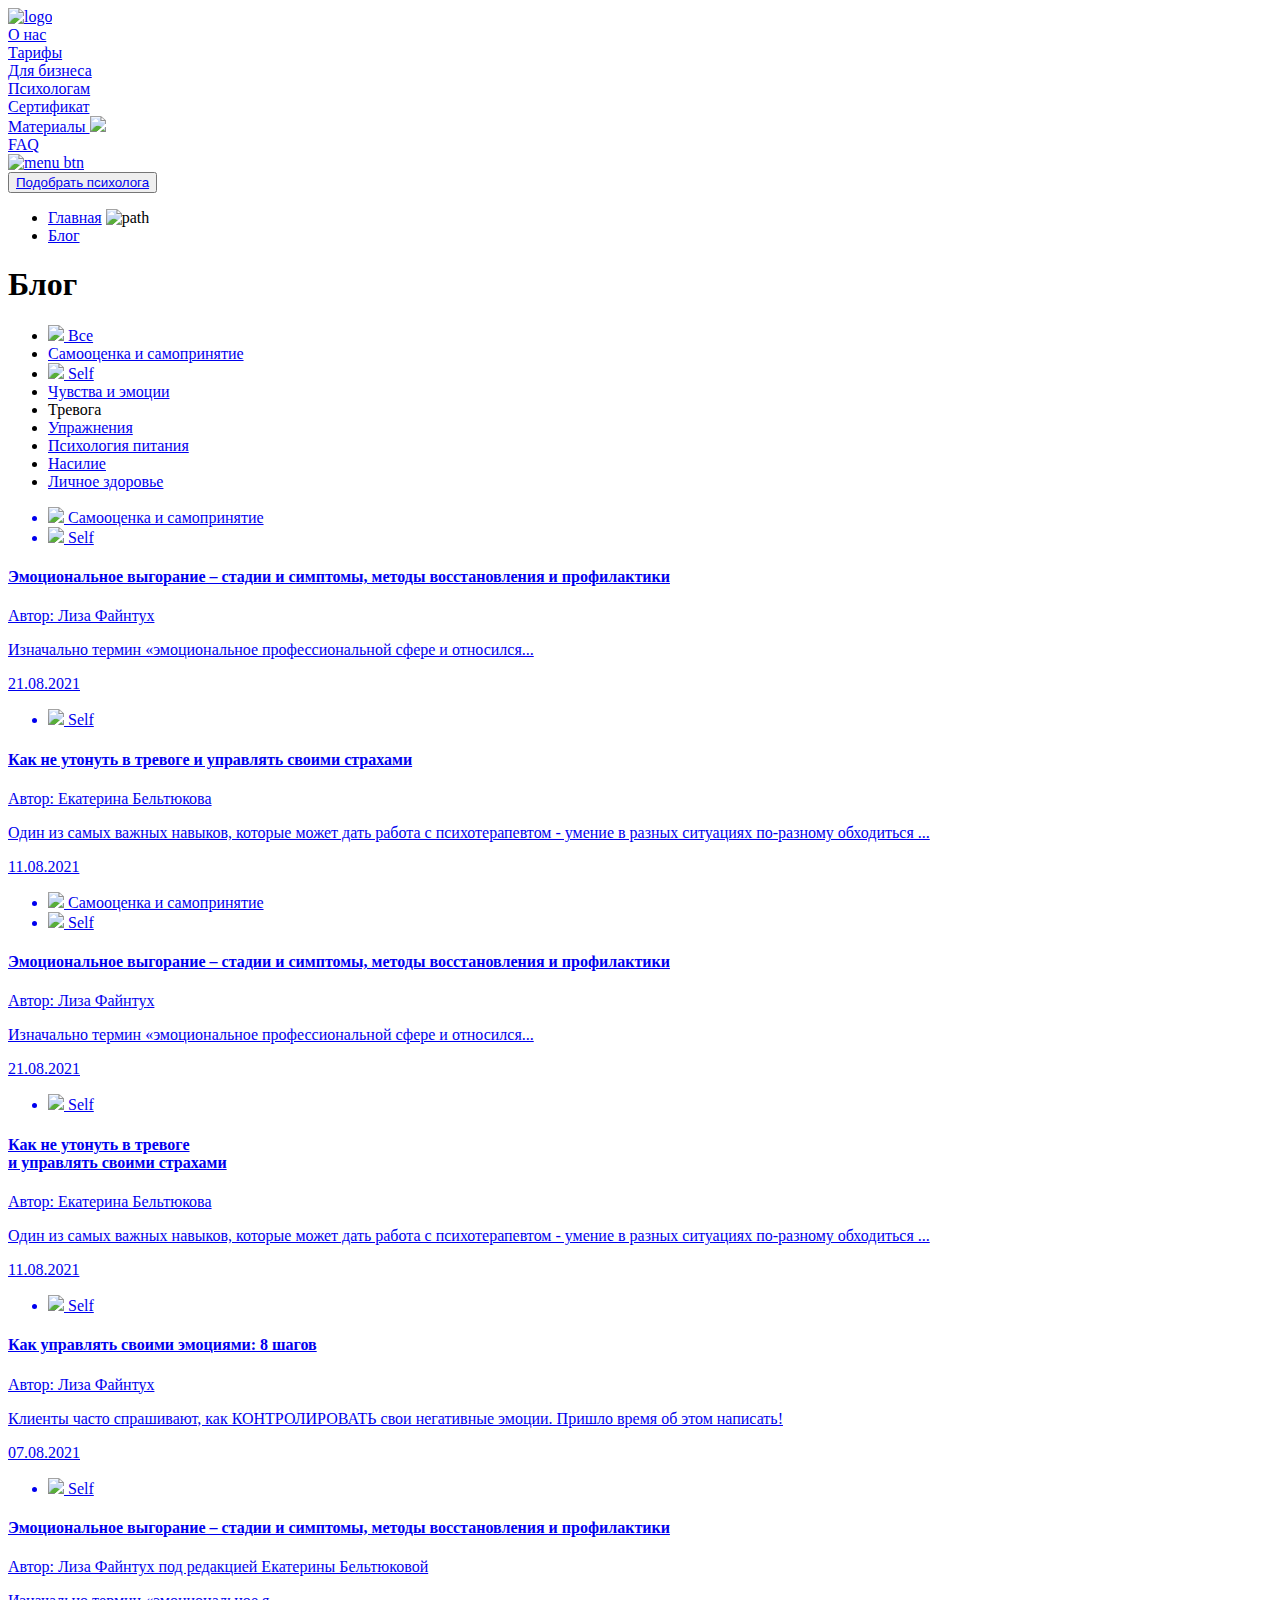
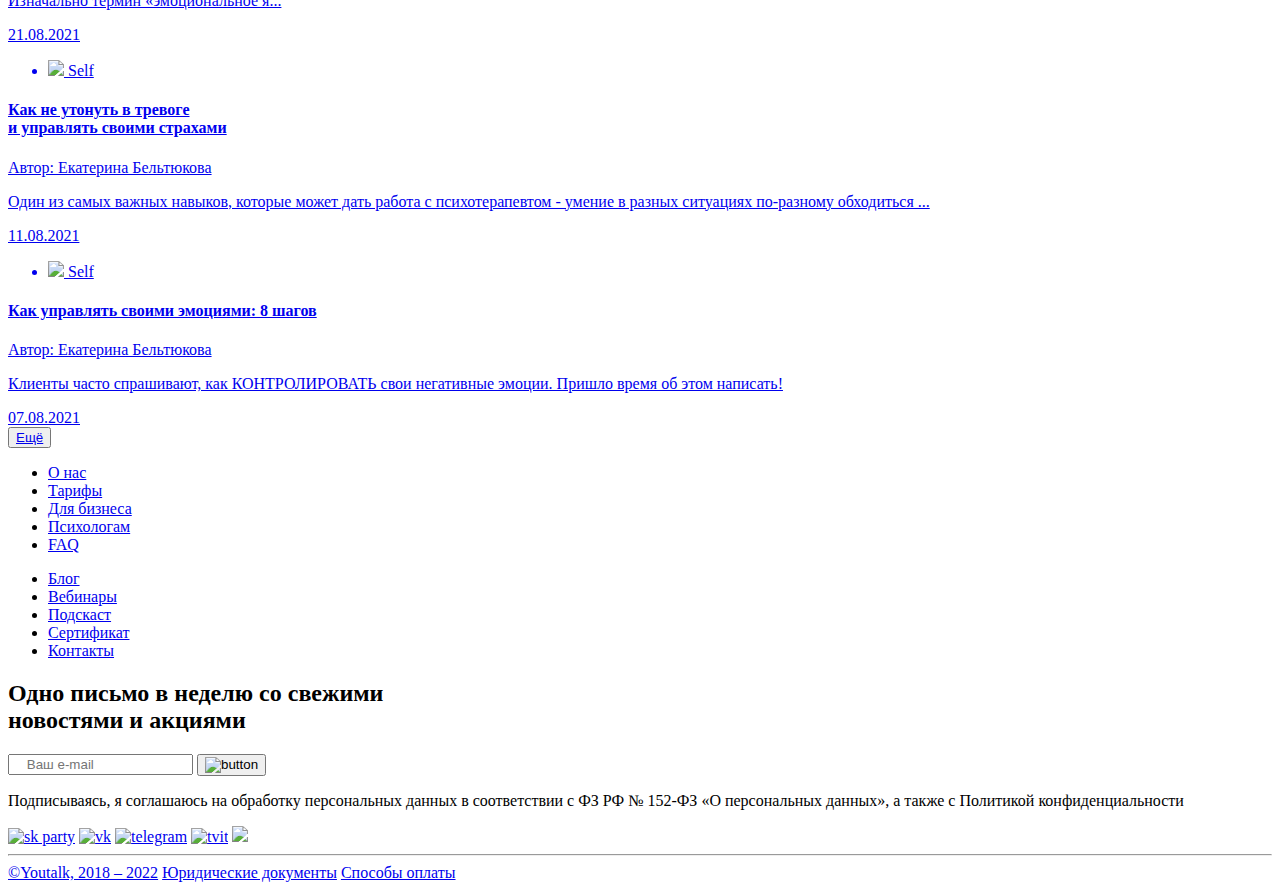
==== index.html @ 129b61f5 "Add files via upload" ====
<!DOCTYPE html>
<html lang="ru">
<head>
  <meta charset="UTF-8">
  <meta name="viewport" content="width=device-width, initial-scale=1.0">
  <title>Youtalk_blog</title>
  <link rel="preconnect" href="https://fonts.googleapis.com">
  <link rel="preconnect" href="https://fonts.gstatic.com" crossorigin>
  <link href="https://fonts.googleapis.com/css2?family=Montserrat:wght@400;500;600;700&display=swap" rel="stylesheet">
  <link rel="stylesheet" href="/css/style.css">
</head>
<body>
  <header class="header">
    <div class="header__container">
      <div class="header__inner">
        <a href="#" class="logo"><img src="img/blog/logo.svg" alt="logo"></a>
        <nav class="menu">
          <ui class="menu__list">
          <li class="menu-item"><a href="#" class="menu__link">О нас</a></li>
          <li class="menu-item"><a href="#" class="menu__link">Тарифы</a></li>
          <li class="menu-item"><a href="#" class="menu__link">Для бизнеса</a></li>
          <li class="menu-item"><a href="#" class="menu__link">Психологам</a></li>
          <li class="menu-item"><a href="#" class="menu__link">Сертификат</a></li>
          <li class="menu-item"><a href="#" class="menu__link-material">Материалы <img src="img/blog/menu.svg" class="material"></a></li>
          <li class="menu-item"><a href="#" class="menu__link">FAQ</a></li>
        </ui>
        </nav>
        <div class="menu__btn">
        <a class="menu__button-btn" href="#"><img src="/img/blog/burger_menu.svg" alt="menu btn"></a>         
        </div>
        <div class="header__button">          
          <button class="info"><a class="button__link"href="#">Подобрать психолога</a></button>
        </div>
      </div>
    </div>
    <div class="header__line"></div>
  </header>
  <main>
    <div class="main__container">
      <div class="main__path">
          <li class="path-li">
            <ul class="none__path-li">
          <li class="path-li">
            <a href="#"><span>Главная</span></a>
            <img class="svg-path" src="img/blog/path.svg" alt="path">
          </li>
          <li class="path-li">
            <a href="#"><span>Блог</span></a></li>
        </ul>
      </div>            
    </div>
    <section class="main__materials">
      <div class="main__inner">
        <h1 class="title__h1-blog">Блог</h1>
        <ul class="tegs-panel">
          <li class="tegs-panel__teg">
            <div class="teg">
              <a href="#" class="teg-link"><img src="img/blog/smile.png" width="18px"><span> Все</span></a>              
            </div>
          </li>
          <li class="tegs-panel__teg">
            <div class="teg"><a href="#" class="teg-link"><span>Самооценка и самопринятие</span></a></div>
          </li>
          <li class="tegs-panel__teg">
            <div class="teg">
              <a href="/article/article.html" class="teg-link"><img src="img/blog/unicorn.png" width="18px"><span> Self</span></a>            
            </div>
          </li>
          <li class="tegs-panel__teg">
            <div class="teg">
              <a href="#" class="teg-link"><span>Чувства и эмоции</span></a>
            </div>
          </li>     
          <li class="tegs-panel__teg">
            <div class="teg">
              <a href="#" class="teg-link"></a><span>Тревога</span></div>
          </li>
          <li class="tegs-panel__teg">
            <div class="teg"><a href="#" class="teg-link"><span>Упражнения</span></a>
            </div>
          </li>
          <li class="tegs-panel__teg">
            <div class="teg"><a href="#" class="teg-link"><span>Психология питания</span></a></div>
          </li>
          <li class="tegs-panel__teg">
            <div class="teg"><a href="#" class="teg-link"><span>Насилие</span></a></div>
          </li>
          <li class="tegs-panel__teg">
            <div class="teg"><a href="#" class="teg-link"><span>Личное здоровье</span></a></div>
          </li>
        </ul>
        <div class="cards">
          <a class="cards__link-1" href="#">
            <div class="cards__img1_1">              
              <ul class="cards__article">
                <li class="article-teg"><div class="teg-container"><img src="img/blog/unicorn.png" width="18px"><span> Самооценка и самопринятие</span></div></li>
                <li class="article-teg"><div class="teg-container"><img src="img/blog/unicorn.png" width="18px"><span> Self</span></div></li>
              </ul>              
            </div>
            <div class="cards__article-text" >
              <div class="inner_article-text">
                <h4 class="article-text__h4">Эмоциональное выгорание – стадии и симптомы, методы восстановления и профилактики</h4>
                <p class="article-text__author">Автор: Лиза Файнтух</p>
                <p class="article-tex__info">Изначально термин «эмоциональное профессиональной сфере и относился...</p>
              </div>
              <div class="article-text__date"> 21.08.2021</div>
            </div>
          </a>                    
          <a  class="cards__link-2" href="#">
            <div class="cards__img1_2">              
              <ul class="cards__article">                
                <li class="article-teg"><div class="teg-container"><img src="img/blog/unicorn.png" width="18px"><span> Self</span></div></li>
              </ul>              
            </div>
            <div class="cards__article-text" >
              <div class="inner_article-text">
                <h4 class="article-text__h4">Как не утонуть в тревоге и управлять своими страхами</h4>
                <p class="article-text__author">Автор: Екатерина Бельтюкова</p>
                <p class="article-tex__info">Один из самых важных навыков, которые может дать работа с психотерапевтом - умение в разных ситуациях по-разному обходиться ...</p>
              </div>
              <div class="article-text__date"> 11.08.2021</div>
            </div>
          </a>          
          <a class="cards__link-3" href="#">
            <div class="cards__img2_1">              
              <ul class="cards__article">
                <li class="article-teg"><div class="teg-container"><img src="img/blog/unicorn.png" width="18px"><span> Самооценка и самопринятие</span></div></li>
                <li class="article-teg"><div class="teg-container"><img src="img/blog/unicorn.png" width="18px"><span> Self</span></div></li>
              </ul>
            </div>
            <div class="cards__article-text-smal" >
              <div class="inner_article-text">
                <h4 class="article-text__h4">Эмоциональное выгорание – стадии и симптомы, методы восстановления и профилактики</h4>
                <p class="article-text__author">Автор: Лиза Файнтух</p>
                <p class="article-tex__info">Изначально термин «эмоциональное профессиональной сфере и относился...</p>
              </div>
              <div class="article-text__date"> 21.08.2021</div>
            </div>
          </a>
          <a class="cards__link-4" href="#">
            <div class="cards__img2_2">              
              <ul class="cards__article">                
                <li class="article-teg"><div class="teg-container"><img src="img/blog/unicorn.png" width="18px"><span> Self</span></div></li>
              </ul>
            </div>
            <div class="cards__article-text-smal" >
              <div class="inner_article-text">
                <h4 class="article-text__h4">Как не утонуть в тревоге <br>и управлять своими страхами</h4>
                <p class="article-text__author">Автор: Екатерина Бельтюкова</p>
                <p class="article-tex__info">Один из самых важных навыков, которые может дать работа с психотерапевтом - умение в разных ситуациях по-разному обходиться ...</p>
              </div>
              <div class="article-text__date"> 11.08.2021</div>
            </div>
          </a>
          <a class="cards__link-5" href="#">
            <div class="cards__img2_3">              
              <ul class="cards__article">                
                <li class="article-teg"><div class="teg-container"><img src="img/blog/unicorn.png" width="18px"><span> Self</span></div></li>
              </ul>
            </div>
            <div class="cards__article-text-smal" >
              <div class="inner_article-text">
                <h4 class="article-text__h4">Как управлять своими эмоциями:
                  8 шагов</h4>
                <p class="article-text__author">Автор: Лиза Файнтух</p>
                <p class="article-tex__info">Клиенты часто спрашивают, как КОНТРОЛИРОВАТЬ свои негативные эмоции. Пришло время об этом написать!</p>
              </div>
              <div class="article-text__date"> 07.08.2021</div>
            </div>
          </a>
          <a class="cards__link-6" href="#">
            <div class="cards__img3_1">              
              <ul class="cards__article">
                <li class="article-teg"><div class="teg-container"><img src="img/blog/unicorn.png" width="18px"><span> Self</span></div></li>
              </ul>
            </div>
            <div class="cards__article-text-smal" >
              <div class="inner_article-text">
                <h4 class="article-text__h4">Эмоциональное выгорание – стадии и симптомы, методы восстановления и профилактики</h4>
                <p class="article-text__author">Автор: Лиза Файнтух под редакцией  Екатерины Бельтюковой</p>
                <p class="article-tex__info">Изначально термин «эмоциональное я...</p>
              </div>
              <div class="article-text__date"> 21.08.2021</div>
            </div>
          </a>
          <a class="cards__link-7" href="#">
            <div class="cards__img3_2">              
              <ul class="cards__article">
                <li class="article-teg"><div class="teg-container"><img src="img/blog/unicorn.png" width="18px"><span> Self</span></div></li>
              </ul>
            </div>
            <div class="cards__article-text-smal" >
              <div class="inner_article-text">
                <h4 class="article-text__h4">Как не утонуть в тревоге <br>и управлять своими страхами</h4>
                <p class="article-text__author">Автор: Екатерина Бельтюкова</p>
                <p class="article-tex__info">Один из самых важных навыков, которые может дать работа с психотерапевтом - умение в разных ситуациях по-разному обходиться ...</p>
              </div>
              <div class="article-text__date"> 11.08.2021</div>
            </div>
          </a>
          <a class="cards__link-8" href="#">
            <div class="cards__img3_3">              
              <ul class="cards__article">
                <li class="article-teg"><div class="teg-container"><img src="img/blog/unicorn.png" width="18px"><span> Self</span></div></li>
              </ul>
            </div>
            <div class="cards__article-text-smal" >
              <div class="inner_article-text">
                <h4 class="article-text__h4">Как управлять своими эмоциями:
                  8 шагов</h4>
                <p class="article-text__author">Автор: Екатерина Бельтюкова</p>
                <p class="article-tex__info">Клиенты часто спрашивают, как КОНТРОЛИРОВАТЬ свои негативные эмоции. Пришло время об этом написать!</p>
              </div>
              <div class="article-text__date"> 07.08.2021</div>
            </div>
          </a>
          <div class="main__button">          
            <button class="other"><a class="button__link"href="#">Ещё</a></button>
          </div> 
        </div>
      </div>
    </section>
  </main>
  <footer>
    <div class="footer__container">
        <div class="footer__inner-1">
            <div class="footer__ul-lists">
                <ul class="footer__list-1">
                  <li class="list__item"><a href="#" class="item__link">О нас</a></li>
                  <li class="list__item"><a href="#" class="item__link">Тарифы</a></li>
                  <li class="list__item"><a href="#" class="item__link">Для бизнеса</a></li>
                  <li class="list__item"><a href="#" class="item__link">Психологам</a></li>
                  <li class="list__item"><a href="#" class="item__link">FAQ</a></li>
                </ul>
                <ul class="footer__list-2">
                  <li class="list__item"><a href="#" class="item__link">Блог</a></li>
                  <li class="list__item"><a href="#" class="item__link">Вебинары</a></li>
                  <li class="list__item"><a href="#" class="item__link">Подскаст</a></li>
                  <li class="list__item"><a href="#" class="item__link">Сертификат</a></li>
                  <li class="list__item"><a href="#" class="item__link">Контакты</a></li>
                </ul>
            </div>
            <div class="footer__wrapper" >
             <form class="footer__form" action="#" method="get">
                <h2 class="footer__title">Одно письмо в неделю со свежими <br>новостями и акциями</h2>
                <input class="footer__input" type="email" name="email" placeholder="    Ваш e-mail">
                <button class="footer__button">                    
                <img class="footer__button-img" src="img/blog/buttom.svg" alt="button">
                </button>                
                <p class="footer__text">Подписываясь, я соглашаюсь на обработку персональных данных в соответствии с ФЗ РФ № 152-ФЗ «О персональных данных», а также с Политикой конфиденциальности</p>
                </form>
            </div>
            <div class="footer__ikon">
                <a href="#" class="footer__ikon-link-sk"><img src="img/blog/Sk.svg" alt="sk party" class="ikon"></a>
                <a href="#" class="footer__ikon-link"><img src="img/blog/vk.svg" alt="vk" class="ikon"></a>
                <a href="#" class="footer__ikon-link"><img src="img/blog/tg.svg" alt="telegram" class="ikon"></a>
                <a href="#" class="footer__ikon-link"><img src="img/blog/tvit.svg" alt="tvit" class="ikon"></a>
                <a href="#" class="footer__ikon-link"><img src="img/blog/dzen.svg" class="ikon"></a>
            </div>
        </div>
        <div class="footer__inner-2">
            <hr class="inner-2__line">
            <div class="inner-2__link">
                <a class="footer__link-1" href="#">©Youtalk, 2018 – 2022</a>
                <a class="footer__link-2" href="#">Юридические документы</a>
                <a class="footer__link-3" href="#">Способы оплаты</a>
            </div>
        </div>
    </div>
</footer>
</body>
</html>
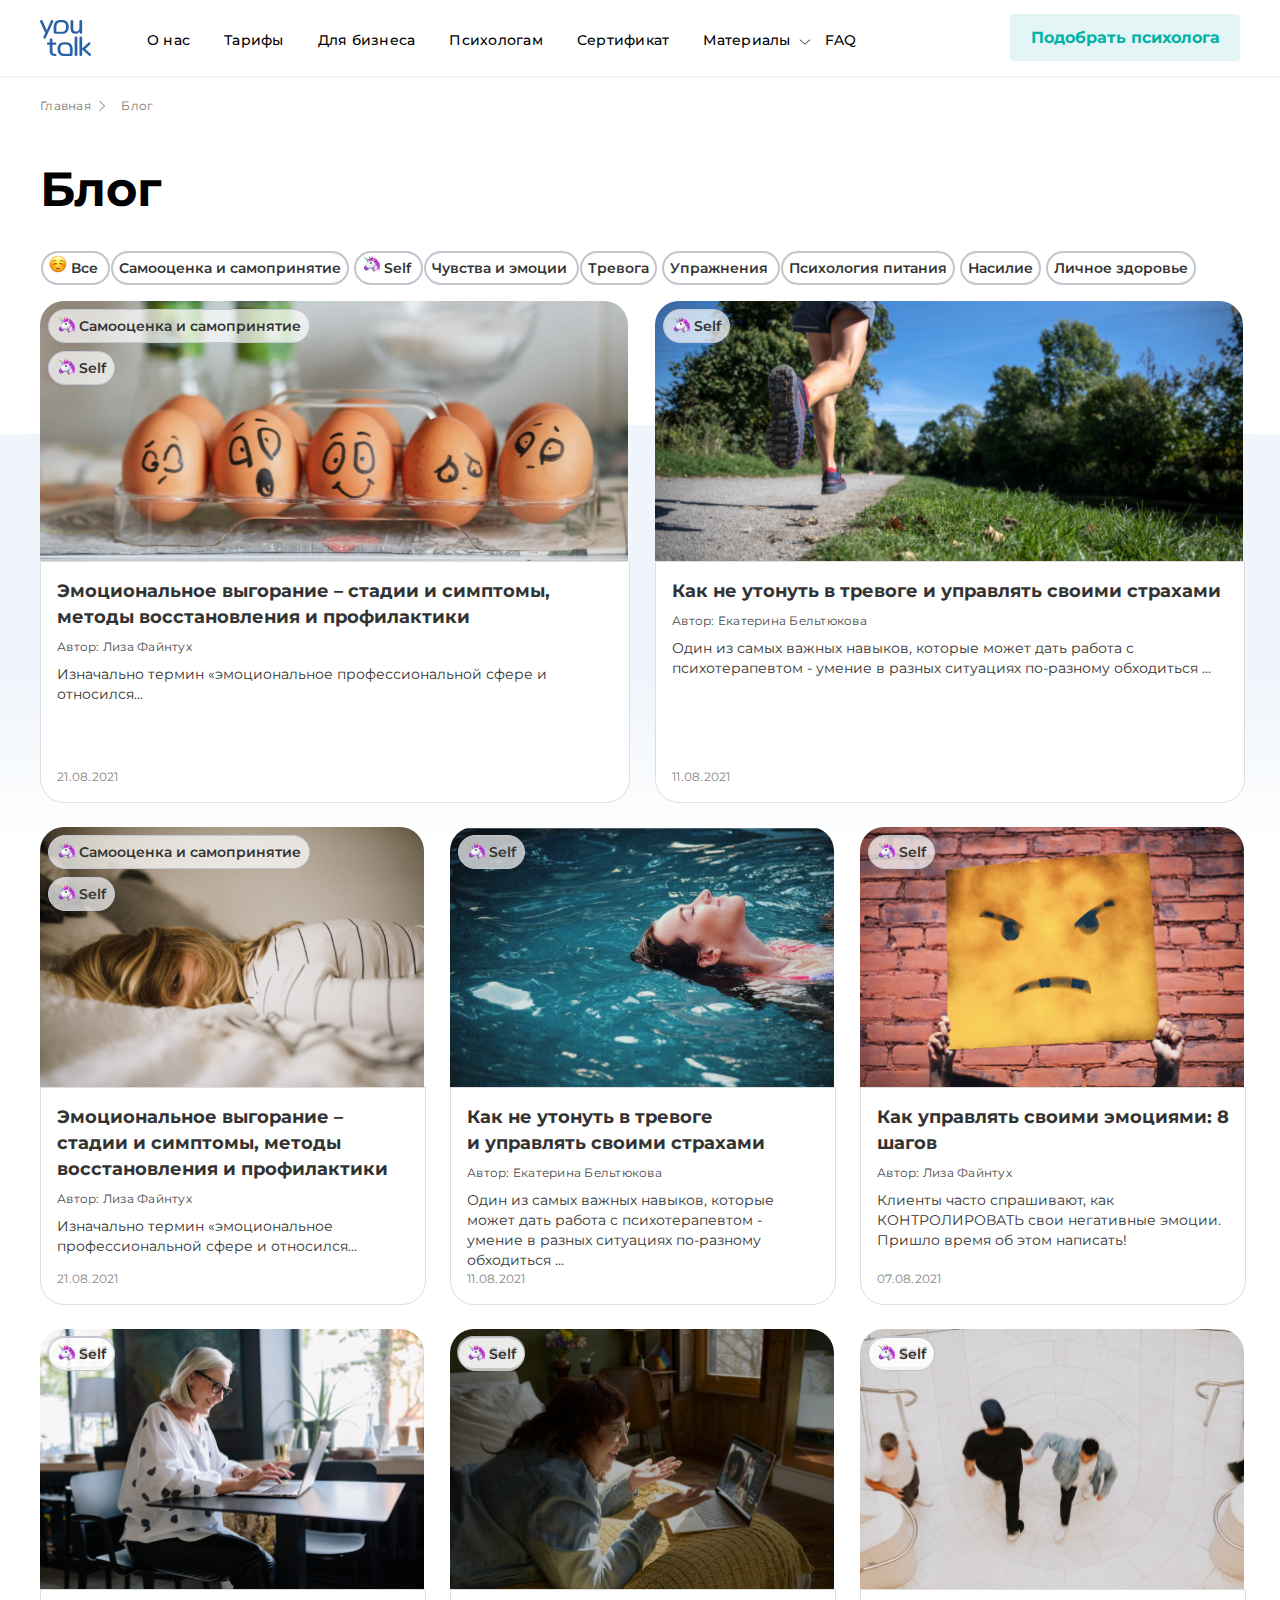
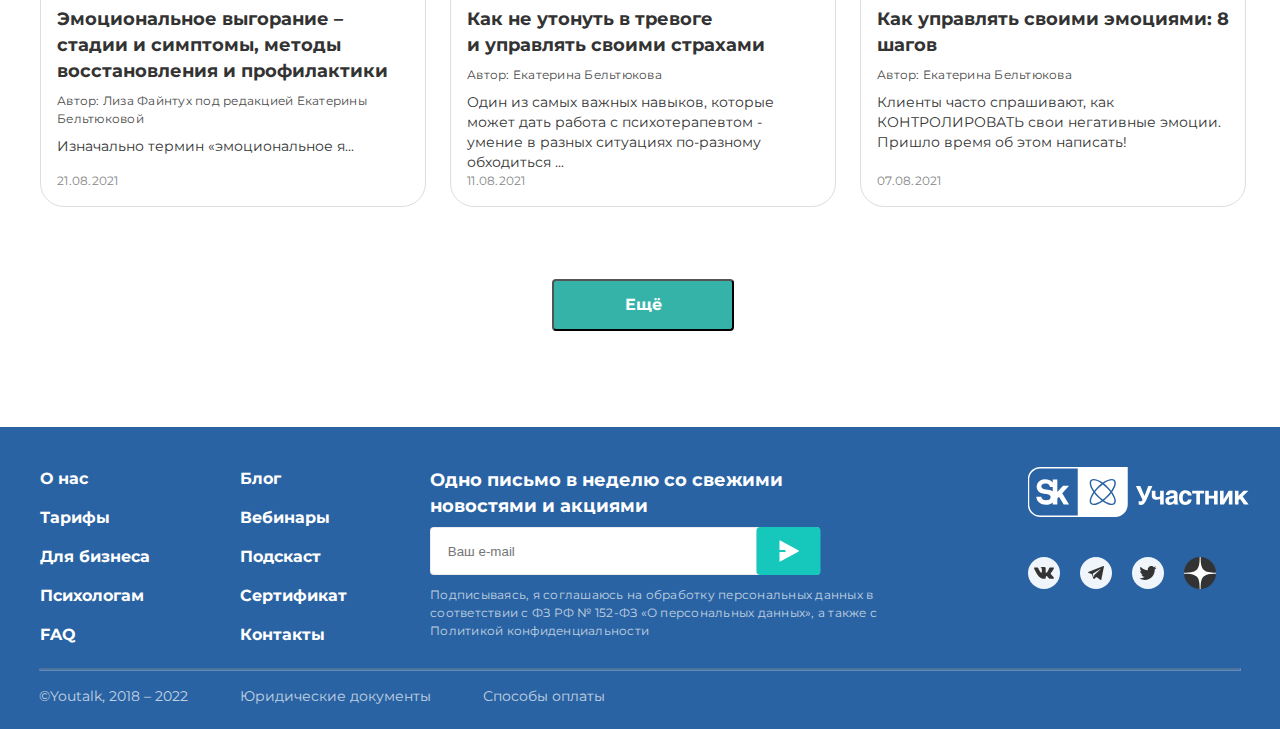
==== commit 4b0bbe0c: "Update index.html" ====
--- a/index.html
+++ b/index.html
@@ -7,7 +7,7 @@
   <link rel="preconnect" href="https://fonts.googleapis.com">
   <link rel="preconnect" href="https://fonts.gstatic.com" crossorigin>
   <link href="https://fonts.googleapis.com/css2?family=Montserrat:wght@400;500;600;700&display=swap" rel="stylesheet">
-  <link rel="stylesheet" href="/css/style.css">
+  <link rel="stylesheet" href="css/style.css">
 </head>
 <body>
   <header class="header">
@@ -269,4 +269,4 @@
     </div>
 </footer>
 </body>
-</html>+</html>
--- a/css/style.css
+++ b/css/style.css
@@ -0,0 +1,1295 @@
+@import url("https://fonts.googleapis.com/css2?family=Montserrat:wght@400;500;600;700&display=swap");
+
+body {
+  margin: 0;
+  font-family: "Montserrat", sans-serif;
+  background: url(/img/blog/fon.svg) no-repeat center;
+  background-position:  center 425px ;
+  background-size: 100%;
+}
+
+a {
+  text-decoration: none;
+  color: inherit;
+}
+
+ul {
+  list-style: none;
+}
+
+.header__container {
+  width: 100%;
+  max-width: 1440px;
+  padding: 0 auto;
+  margin: 0 auto;
+}
+
+.header__inner {
+  display: flex;
+  justify-content: space-between;
+  width: 1200px;
+  height: 76px;
+  padding: 0 auto;
+  margin: 0 auto;
+}
+
+.logo {
+  padding: 20px 36px 20px 0;
+}
+
+.menu {
+  padding: 30px 129px 30px 0px;
+}
+
+.menu__button-btn {
+  display: none;
+}
+
+.menu-item {
+  display: inline;
+  padding: 0px 15px;
+  font-size: 14px;
+  font-weight: 500;
+  line-height: 114%;
+  letter-spacing: 0.25px;
+}
+
+.menu-item:hover{
+  color: #16C8BB;
+}
+
+.menu__link-material {
+  position: relative;
+}
+
+.material {
+  position: absolute;
+  top: 4px;
+  left: 95px;
+}
+
+.header__button {
+  padding: 14px 0;
+  border-radius: 4px;
+}
+
+.info {
+  padding: 14px 20px;
+  width: 230px;
+  border: 0;
+  border-radius: 4px;
+  background: #e3f5f5;
+  color: #03b2a5;
+  font-family: Montserrat;
+  font-size: 16px;
+  font-weight: 700;
+}
+
+.info:hover {
+  background: #bee8e8
+}
+
+.header__line {
+  max-width: 1440px;
+  padding: 0 auto;
+  margin: 0 auto;
+  height: 2px;
+  background-color: #eff5fb;
+}
+
+
+.main__container {
+  width: 100%;
+  max-width: 1440px;  
+  padding: 0 auto;
+  margin: 0 auto;
+}
+
+.main__path{
+  width: 100%;
+  max-width: 1200px; 
+  padding: 16px 6px ;
+  margin: 0 auto;
+}
+
+.none__path-li{
+  display: inline;
+  margin: 0;
+  padding: 0;
+}
+
+.main__path-li{
+  margin: 0;
+  padding: 0;
+}
+
+.path-li{
+  display: inline;
+  padding: 0 8px 0 0;
+  font-size: 12px;
+  color: rgba(51, 51, 51, 0.70);
+  text-align: center; 
+  font-style: normal;
+  font-weight: 400;
+  line-height: 18px; 
+  letter-spacing: 0.25px; 
+}
+
+.svg-path{
+  position:  relative ;
+  top: 0.3em;
+  }
+
+.main__materials{
+  width: 100%;
+  max-width: 1200px;  
+  padding: 30px 0 96px;  
+  margin: 0 auto;
+}
+
+.title__h1-blog{
+  width: 552px; 
+  margin: 0 0 38px 0;
+  font-size: 48px;
+  font-style: normal;
+  font-weight: 700;
+  line-height: 56px;  
+}
+
+.tegs-panel{  
+  width: 1181px;
+  margin-bottom: 23px;
+  padding: 0;  
+}
+
+.cards{  
+  margin: 0;
+  display: grid;  
+ row-gap: 24px;
+ column-gap: 24px;
+}
+
+.cards__link-1{
+  grid-row-start: 1;
+  grid-row-end: 2;
+  grid-column-start: 1;
+  grid-column-end: 7;
+}
+
+.cards__link-2{
+  grid-row-start: 1;
+  grid-row-end: 2;
+  grid-column-start: 7;
+  grid-column-end: 13;
+}
+.cards__link-3{
+  grid-row-start: 2;
+  grid-row-end: 3;
+  grid-column-start: 1;
+  grid-column-end: 5;
+}
+.cards__link-4{
+  grid-row-start: 2;
+  grid-row-end: 3;
+  grid-column-start: 5;
+  grid-column-end: 9;
+}
+.cards__link-5{
+  grid-row-start: 2;
+  grid-row-end: 3;
+  grid-column-start: 9;
+  grid-column-end: 13;
+}
+.cards__link-6{
+  grid-row-start: 3;
+  grid-row-end: 4;
+  grid-column-start: 1;
+  grid-column-end: 5;
+}
+.cards__link-7{
+  grid-row-start: 3;
+  grid-row-end: 4;
+  grid-column-start: 5;
+  grid-column-end: 9;
+}
+.cards__link-8{
+  grid-row-start: 3;
+  grid-row-end: 4;
+  grid-column-start: 9;
+  grid-column-end: 13;
+}
+
+.main__button{
+  grid-row-start: 6;
+  grid-row-end: 7;
+  grid-column-start: 6;
+  grid-column-end: 8;
+}
+
+.tegs-panel__teg, .teg {
+  display: inline; 
+  color: #333;
+  font-size: 14px;
+  font-weight: 600;
+  line-height: 20px;   
+}
+
+.tegs-panel__teg{
+  padding-left: 1px;
+  margin-bottom: 14px;
+
+}
+
+.teg{ 
+padding: 6px 6px;
+border-radius: 24px;
+border: 2px solid #C1C5CD; 
+}
+
+.teg:hover{
+  border: 2px solid #16C8BB; 
+}
+
+
+.cards__article{
+  margin: 0;
+  padding: 0;
+  color: #333;
+  font-family: Montserrat;
+  font-size: 14px;
+  font-style: normal;
+  font-weight: 600;
+  line-height: 20px;
+}
+
+.article-teg{
+  padding: 8px 0 0 8px;
+}
+
+.teg-container{
+  display: inline-flex;
+  padding: 6px 8px;
+  align-items: flex-start;
+  gap: 4px; 
+  border-radius: 24px;
+  border: 1px solid #C1C5CD;
+  background: rgba(255, 255, 255, 0.70); 
+}
+
+.cards__img1_1, .cards__img1_2{
+  width: 588px;
+  height: 260px;
+  border-radius: 24px 24px 0 0;
+}
+
+.cards__img1_1{
+  background: url(/img/blog/1_1.png) 30% 100% no-repeat;  
+}
+
+.cards__img1_2{
+  background: url(/img/blog/1_2.png) 50% 50% no-repeat;
+}
+
+.cards__img2_1, .cards__img2_2,  .cards__img2_3, .cards__img3_1, .cards__img3_2, .cards__img3_3 {
+  width: 384px;
+  height: 260px;
+  border-radius: 24px 24px 0 0;  
+}
+
+.cards__img2_1{
+  background: url(/img/blog/2_1.png) 100% 0 /cover no-repeat; 
+}
+
+.cards__img2_2{
+  background: url(/img/blog/2_2.png) 50% 50% /cover no-repeat;
+}
+
+.cards__img2_3{
+  background: url(/img/blog/2_3.png) 50% 50% /cover no-repeat;
+}
+
+.cards__img3_1{
+  background: url(/img/blog/3_1.png) 50% 50% /cover no-repeat;
+}
+
+.cards__img3_2{
+  background: url(/img/blog/3_2.png) 50% 50% /cover no-repeat;
+}
+.cards__img3_3{
+  background: url(/img/blog/3_3.png) 50% 50% /cover no-repeat;
+}
+
+.cards__article-text{
+  display: flex;
+  flex-direction: column;
+  justify-content: space-between;
+  width: 588px;
+  height: 240px;  
+  background-color: #fff; 
+  border: 1px solid #DEDEDE;
+  border-radius: 0 0 24px 24px;
+}
+
+.cards__article-text-smal{
+  display: flex;
+  flex-direction: column;
+  justify-content: space-between;
+  width: 384px;
+  height: 216px;  
+  background-color: #fff; 
+  border: 1px solid #DEDEDE;
+  border-radius: 0 0 24px 24px;
+}
+
+.inner_article-text>h4{
+  align-self: stretch; 
+  color: #333;
+  font-size: 18px;
+  font-style: normal;
+  font-weight: 700;
+  line-height: 26px;
+  margin: 0;
+  padding: 16px 16px 0 16px ;
+}
+
+.article-text__author{ 
+  color: #494949; 
+  font-size: 12px;
+  font-weight: 400;
+  line-height: 18px; 
+  letter-spacing: 0.25px; 
+  margin: 0;
+  padding: 8px 16px 0 16px;
+}
+
+.article-tex__info{
+  align-self: stretch; 
+  color: #333;
+  font-size: 14px;
+  font-style: normal;
+  font-weight: 400;
+  line-height: 20px;
+  margin: 0;
+  padding: 8px 16px 0 16px;
+}
+
+
+.article-text__date{
+  color: #868686; 
+  font-size: 12px;
+  font-style: normal;
+  font-weight: 400;
+  line-height: 18px;
+  letter-spacing: 0.25px; 
+  padding: 0 0 16px 16px;
+}
+
+.other {
+  display: flex;
+  width: 182px;
+  padding: 12px 16px;
+  justify-content: center;
+  align-items: center;
+  gap: 8px; 
+  border-radius: 4px;
+  background: #35B3A9;
+  color: #FFF;
+  text-align: center;
+  font-family: Montserrat;
+  font-size: 16px;
+  font-style: normal;
+  font-weight: 700;
+  line-height: 24px; 
+  
+}
+
+.other:hover{
+  background: #348f87;
+}
+
+.footer__container{ 
+  display: flex; 
+  flex-direction: column; 
+  align-items: center;
+  width: 100%;
+  max-width:  1440px;
+  min-height: 302px; 
+  margin-left: auto;
+  margin-right: auto;
+  background: #2963A3; 
+  color: #FFF; 
+  }
+
+
+  
+    
+  .footer__inner-1 {
+  display: grid;
+  grid-template-columns: repeat(12 78px) ;
+  grid-template-rows: 184px;
+  gap: 0 20px ;
+  max-width: 1200px;
+  height: 184px;
+  margin: 40px 120px 17px 120px ;
+  }
+    
+  .footer__ul-lists{
+  width: 310px;
+  height: 184px;
+  display: flex;
+  grid-row-start: 1;
+  grid-row-end:  2;
+  grid-column-start: 1;
+  grid-column-end: 2 ;
+  }
+    
+  .footer__list-1 {       
+     margin: 0;  
+     margin-right: 0px;  
+     padding: 0;   
+    }
+  
+ .footer__list-2{
+   margin: 0;  
+   margin-left: 90px;  
+   padding: 0; 
+ }
+    
+ .list__item {
+   display: flex;    
+   padding-bottom: 15px;
+   font-size: 16px;
+   font-weight: 700;
+   line-height: 24px;
+ }
+    
+  .footer__wrapper {   
+    width: 486px;    
+    flex-shrink: 0;
+    grid-row-start: 1;
+    grid-row-end:  2;
+    grid-column-start: 5;
+    grid-column-end: 10 ;
+    
+  }
+    
+  .footer__form {
+    display: flex;
+    flex-direction: column;
+    justify-content: flex-start;
+  }
+    
+  .footer__title {
+    margin: 0;
+    font-size: 18px;
+    font-style: normal;
+    font-weight: 700;
+    line-height: 26px;
+  }
+    
+  .footer__input {
+    width: 384px;
+    height: 44px;
+    margin: 8px 0;
+    border-radius: 4px;
+    border: 1px solid rgba(157, 157, 157, 0.2);
+  }
+    
+  .footer__button {
+    display: flex;
+    max-width: 48px;
+    margin: 0;
+    border: 0;
+    padding: 0;
+    position: relative;
+    top: -56px;
+    left: 326px;
+  }
+
+  .footer__button-img:hover{   
+    border: 2px solid #929090;
+    border-radius: 5px;
+  }
+    
+  .footer__text {
+    margin: 0;
+    font-size: 12px;
+    font-weight: 400;
+    line-height: 18px;
+    letter-spacing: 0.25px;
+    opacity: 0.7;
+    position: relative;
+    top: -45px;
+    left: 0px;
+  }
+    
+  .footer__ikon { 
+    margin-left: 92px;       
+    width: 221px;
+    height: 184px;
+    flex-shrink: 0;
+    grid-row-start: 1;
+    grid-row-end:  2;
+    grid-column-start: 10;
+    grid-column-end: 13 ;
+  }
+    
+  .footer__ikon-link-sk {
+    display: flex;
+    padding-bottom: 40px;
+  }
+  
+  .footer__ikon-link {    
+    flex-wrap: nowrap;    
+    padding-right: 16px;
+  }
+    
+  .footer__inner-2{
+    display: flex;
+    flex-direction: column;
+    flex-wrap: wrap;
+  }
+  
+  .inner-2__line{
+    width: 1200px;
+    height: 1px;
+    margin: 0 120px;
+    flex-shrink: 0; 
+    opacity: 0.3;
+    background: #9D9D9D; 
+  }
+  
+  .inner-2__link{
+    margin: 15px 0 17px 120px ; 
+    font-size: 14px;
+    font-style: normal;
+    font-weight: 400;
+    line-height: 20px;
+    opacity: 0.7; 
+  }
+  
+.footer__link-1, .footer__link-2, .footer__link-3{
+  padding-right: 48px;
+ }
+
+
+
+
+/*iPad Pro*/
+@media (max-width: 1024px){
+  .body {
+    background: none;    
+  }
+
+  .header__container{
+    width: 100%;
+    width: 1024px;
+    padding-left: 32px;
+    margin-inline: auto;
+  }
+
+
+  .header__inner {
+    justify-content: space-between;
+    width: 960px;
+    margin: 0;
+  }
+  
+  .logo {
+    padding: 20px 25px 20px 0;
+  }
+  
+  .menu {
+    width: 627px;
+    padding: 30px 13px 30px 0px;
+  }
+  
+  .menu-item {
+    display: inline;
+    padding: 0px 7px;
+  }
+
+  .none__path-li{  
+    padding: 0 0 0 32px;
+  }
+
+  .main__materials{
+    padding: 30px 0 60px;  
+  }
+
+  .title__h1-blog{
+    margin:  0 0 32px 32px;
+  }
+
+  .tegs-panel{  
+    width: 934px;
+    height: 72px;
+    margin:  0 0 23px 32px;
+    padding: 0;  
+  }
+
+  .tegs-panel__teg{
+    display: inline-flex;
+  }
+
+.cards__img1_1, .cards__img1_2{
+  width: 468px;
+  height: 260px;
+}
+
+.cards__img2_1, .cards__img2_2,  .cards__img2_3, .cards__img3_1, .cards__img3_2, .cards__img3_3 {
+  width: 304px;
+  height: 206px; 
+}
+
+.cards__article-text{  
+  width: 468px;
+  height: 240px;    
+}
+
+.cards__article-text-smal{  
+  width: 304px;
+  height: 253px;    
+}
+
+/*----*/
+.footer__container {
+  width: 100%;
+  max-width: 1024px; 
+}
+
+.footer__inner-1{
+  gap: 0 15px ;
+  width: 960px;
+  margin: 40px 26px 17px 28px;
+}
+
+.footer__ul-lists{
+  width: 247px;
+  grid-row-start: 1;
+  grid-row-end:  2;
+  grid-column-start: 1;
+  grid-column-end: 2;
+}
+
+.footer__list-2{
+  margin-left:  30px;
+}
+
+.footer__wrapper{
+  grid-row-start: 1;
+  grid-row-end:  2;
+  grid-column-start: 2;
+  grid-column-end: 3 ;
+}
+
+.footer__ikon{
+  margin: 0;
+  grid-row-start: 1;
+  grid-row-end:  2;
+  grid-column-start: 3;
+  grid-column-end: 4 ;
+}
+
+
+.footer__inner-2{
+  max-width: 1024px;
+}
+
+.inner-2__line{
+  margin: 0 35px;
+  width: 960px;
+}
+
+.inner-2__link{
+  margin: 16px 0 17px 32px ; 
+  font-size: 14px;
+  font-style: normal;
+  font-weight: 400;
+  line-height: 20px;
+  opacity: 0.7; 
+}
+
+.footer__link-1, .footer__link-2, .footer__link-3{
+padding-right: 48px;
+}
+
+}
+
+
+/*iPad min*/
+@media screen and (max-width: 768px) {
+ 
+  .header__container {
+    width: 100%;    
+    max-width: 768px;
+    padding-left: 20px;
+    margin-inline: 0 auto;
+  }
+  
+ .header__inner{
+    width: 100%;
+    max-width: 720px;  
+    height: 76px;
+    justify-content: space-between;
+    margin-inline: 0 auto;
+  }
+
+  .menu{
+    width: 100%;
+    max-width: 591px; 
+    padding: 0;
+    margin-inline: 0 auto;
+  }
+  
+  .menu__list{
+    display: none;
+  }
+  
+  .header__button {
+    display: none;
+  }
+  
+  .menu__btn{
+    display: flex;    
+  }
+
+  .menu__button-btn {
+    display: flex;
+    border: 0;
+    padding:  0;
+    margin-block: 0px;
+    margin-inline: auto;
+    background-color: #fff;
+  }
+
+  .none__path-li{  
+    padding: 0 0 0 20px;
+  }
+
+  .title__h1-blog{
+    margin:  0 0 21px 32px;
+  }
+
+  .tegs-panel{  
+    width: 633px;
+    height: 100px;
+    margin:  0 0 21px 30px;
+    padding: 0;  
+  }
+
+  .main__materials{
+    max-width: 728px; 
+    padding: 30px 10px 60px;  
+  }
+
+
+.cards__link-1{
+  grid-row-start: 1;
+  grid-row-end: 2;
+  grid-column-start: 1;
+  grid-column-end: 13;
+}
+
+.cards__link-2{
+  grid-row-start: 2;
+  grid-row-end: 3;
+  grid-column-start: 1;
+  grid-column-end: 13;
+}
+.cards__link-3{
+  grid-row-start: 3;
+  grid-row-end: 4;
+  grid-column-start: 1;
+  grid-column-end: 7;
+}
+.cards__link-4{
+  grid-row-start: 3;
+  grid-row-end: 4;
+  grid-column-start: 7 ;
+  grid-column-end: 13;
+}
+.cards__link-5{
+  grid-row-start: 4;
+  grid-row-end: 5;
+  grid-column-start: 1;
+  grid-column-end: 7;
+}
+.cards__link-6{
+  grid-row-start: 4;
+  grid-row-end: 5;
+  grid-column-start: 7;
+  grid-column-end: 13;
+}
+.cards__link-7{
+  grid-row-start: 5;
+  grid-row-end: 6;
+  grid-column-start: 1;
+  grid-column-end: 7;
+}
+.cards__link-8{
+  grid-row-start:5;
+  grid-row-end: 6;
+  grid-column-start: 7;
+  grid-column-end: 13;
+}
+
+.cards__img1_1{
+  background: url(/img/blog/Rectangle\(1\).png) 30% 100% no-repeat;  
+}
+
+.cards__img1_2{
+  background: url(/img/blog/Rectangle\(2\).png) 50% 50% no-repeat;
+}
+
+.cards__img1_1, .cards__img1_2{
+  width: 728px;
+  height: 404px;
+}
+
+.cards__img2_1, .cards__img2_2,  .cards__img2_3, .cards__img3_1, .cards__img3_2, .cards__img3_3 {
+  width: 352px;
+  height: 206px; 
+}
+
+.cards__article-text{  
+  width: 728px;
+  height: 196px;    
+}
+
+.cards__article-text-smal{  
+  width: 352px;
+  height: 241px;    
+}
+
+/*-----*/
+
+.footer__container {
+  width: 100%;
+  max-width: 768px; 
+  height: 454px; 
+}
+
+.footer__inner-1{
+  gap: 10px 10px ;
+  width: 728px;
+  height: 335px;
+  margin: 35px 20px 27px 20px;
+}
+
+.footer__ul-lists{
+  width: 247px;
+  grid-row-start: 1;
+  grid-row-end:  2;
+  grid-column-start: 1;
+  grid-column-end: 2;
+}
+
+.footer__list-2{
+  margin-left:  30px;
+}
+
+.footer__wrapper{
+  grid-row-start: 1;
+  grid-row-end:  2;
+  grid-column-start: 2;
+  grid-column-end: 3 ;
+}
+
+.footer__ikon{
+  margin: 0;
+  grid-row-start: 2;
+  grid-row-end:  3;
+  grid-column-start: 1;
+  grid-column-end: 2 ;
+}
+
+
+.footer__inner-2{
+  max-width: 768px;
+}
+
+.inner-2__line{
+  margin: 0 35px;
+  width: 960px;
+}
+
+.inner-2__link{
+  margin: 16px 0 17px 32px ; 
+  font-size: 14px;
+  font-style: normal;
+  font-weight: 400;
+  line-height: 20px;
+  opacity: 0.7; 
+}
+
+.footer__link-1, .footer__link-2, .footer__link-3{
+  padding-right: 48px;
+}
+
+}
+
+
+/*iPhone 11*/
+@media screen and (max-width: 414px) {
+
+  .header__container {
+    width: 100%;
+    max-width: 414px;
+    padding-left: 24px;
+    margin-inline: 0;
+  }
+  
+  .header__inner{
+    width: 100%;
+    max-width: 366px;  
+    height: 72px;
+    justify-content: space-between;
+    padding: 0 auto;  
+    margin: 0 auto;
+  }
+
+  .logo {
+    padding: 19px 0;
+  }
+
+  .footer__container {
+  width: 100%;
+  max-width: 414px;
+  height: 746px; 
+}
+
+.title__h1-blog{
+  margin:  0 0 20px 24px;
+}
+
+.tegs-panel{  
+  width: 414px;
+  height: 40px;
+  margin:  0 0 20px 16px;
+  padding: 0;  
+  overflow-y: scroll;
+}
+
+.cards__link-1{
+  grid-row-start: 1;
+  grid-row-end: 2;
+  grid-column-start: 1;
+  grid-column-end: 13;
+}
+
+.cards__link-2{
+  grid-row-start: 2;
+  grid-row-end: 3;
+  grid-column-start: 1;
+  grid-column-end: 13;
+}
+.cards__link-3{
+  grid-row-start: 3;
+  grid-row-end: 4;
+  grid-column-start: 1;
+  grid-column-end: 7;
+}
+.cards__link-4{
+  grid-row-start: 4;
+  grid-row-end: 5;
+  grid-column-start: 1 ;
+  grid-column-end: 13;
+}
+.cards__link-5{
+  grid-row-start: 5;
+  grid-row-end: 6;
+  grid-column-start: 1;
+  grid-column-end: 13;
+}
+.cards__link-6{
+  grid-row-start: 6;
+  grid-row-end: 7;
+  grid-column-start: 1;
+  grid-column-end: 13;
+}
+.cards__link-7{
+  grid-row-start: 7;
+  grid-row-end: 8;
+  grid-column-start: 1;
+  grid-column-end: 13;
+}
+.cards__link-8{
+  grid-row-start:8;
+  grid-row-end: 9;
+  grid-column-start: 1;
+  grid-column-end: 13;
+}
+
+.main__button{
+  grid-row-start: 9;
+  grid-row-end: 10;
+  grid-column-start: 3;
+  grid-column-end: 6;
+}
+
+.cards__img1_1{
+  background: url(/img/blog/1_1.png) 30% 100% no-repeat;  
+}
+
+.cards__img1_2{
+  background: url(/img/blog/1_2.png) 50% 50% no-repeat;
+}
+
+.cards__img1_1, .cards__img1_2{
+  width: 374px;
+  height: 206px;
+}
+
+.cards__img2_1, .cards__img2_2,  .cards__img2_3, .cards__img3_1, .cards__img3_2, .cards__img3_3 {
+  width: 374px;
+  height: 206px;
+}
+
+.cards__article-text{  
+  width: 374px;
+  height: 256px;    
+}
+
+.cards__article-text-smal{  
+  width: 374px;
+  height: 256px;     
+}
+
+/*----------*/
+
+.footer__inner {
+  max-width:621px;
+  height: 375;
+  padding: 35px 20px 90px 19px;
+  padding: 0 auto;
+}
+
+.footer__container {
+  width: 100%;
+  max-width: 414px; 
+  height: 746px; 
+}
+
+.footer__inner-1{
+  gap: 10px 10px ;
+  width: 375px;
+  height: 519px;
+  margin: 35px 19px 30px 19px;
+}
+
+.footer__ul-lists{
+  width: 375px;
+  grid-row-start: 1;
+  grid-row-end:  2;
+  grid-column-start: 1;
+  grid-column-end: 2;
+}
+
+.footer__list-2{
+  margin-left:  158px;
+}
+
+.footer__wrapper{
+  width: 375px;
+  height: 200px;
+  grid-row-start: 2;
+  grid-row-end:  3;
+  grid-column-start: 1;
+  grid-column-end: 2 ;
+}
+
+.footer__ikon{
+  width: 221px ;
+  height: 102px ;
+  margin: 0;
+  grid-row-start: 3;
+  grid-row-end:  4;
+  grid-column-start: 1;
+  grid-column-end: 2 ;
+}
+
+
+.footer__inner-2{
+  
+  max-width: 375px;
+}
+
+.inner-2__line{
+  margin: 0 19px;
+  width: 374px;
+}
+
+.inner-2__link{
+  margin: 16px 0 17px ; 
+  display: grid;
+  gap: 10px;
+}
+
+.footer__link-1{
+  grid-row-start: 1;
+  grid-row-end:  2;
+  grid-column-start: 1;
+  grid-column-end: 2 ;
+}
+
+.footer__link-2{
+  grid-row-start: 2;
+  grid-row-end:  3;
+  grid-column-start: 1;
+  grid-column-end: 2 ;
+}
+
+.footer__link-3{
+  grid-row-start: 3;
+  grid-row-end:  4;
+  grid-column-start: 1;
+  grid-column-end: 2;
+}
+
+}
+
+/*iPhone SE*/
+@media screen and (max-width: 320px) {
+
+  .header__container {
+    width: 100%;
+    max-width: 320px;
+    padding-left: 15px;
+    margin-inline: 0;
+  }
+  
+  .header__inner{
+    width: 100%;
+    max-width: 297px;  
+    height: 56px;
+    justify-content: space-between;
+    padding: 0 auto;
+    margin: 0 ;
+  }
+
+  .logo {
+    padding: 11px 200px 0 0;
+  }
+
+  .none__path-li{  
+    padding: 0 0 0 16px;
+  }
+
+  .title__h1-blog{
+    margin:  0 0 16px 24px;
+  }
+  
+  .tegs-panel{  
+    width: 414px;
+    height: 40px;
+    margin:  0 0 15px 16px;
+    padding: 0;  
+    overflow-y: scroll;
+  }
+
+
+
+  .cards__img1_1, .cards__img1_2{
+    width: 288px;
+    height: 206px;
+  }
+  
+  .cards__img2_1, .cards__img2_2,  .cards__img2_3, .cards__img3_1, .cards__img3_2, .cards__img3_3 {
+    width: 288px;
+    height: 206px;
+  }
+  
+  .cards__article-text{  
+    width: 288px;
+    height: 256px;    
+  }
+  
+  .cards__article-text-smal{  
+    width: 288px;
+    height: 256px;     
+  }
+
+ /*-----*/
+
+  .footer__container {
+    width: 100%;
+    max-width: 320px;
+    height: 746px; 
+  }
+
+  .footer__inner-1{
+    gap: 10px 10px ;
+    width: 288px;
+    height: 621px;
+    margin: 35px 19px 30px 19px;
+  }
+  
+  .footer__ul-lists{
+    width: 288px;
+    grid-row-start: 1;
+    grid-row-end:  2;
+    grid-column-start: 1;
+    grid-column-end: 2;
+  }
+  
+  .footer__list-2{
+    margin-left:  71px;
+  }
+  
+  .footer__wrapper{
+    width: 288px;
+    height: 200px;
+    grid-row-start: 2;
+    grid-row-end:  3;
+    grid-column-start: 1;
+    grid-column-end: 2 ;
+  }
+  
+  .footer__ikon{
+    width: 221px ;
+    height: 102px ;
+    margin: 0;
+    grid-row-start: 3;
+    grid-row-end:  4;
+    grid-column-start: 1;
+    grid-column-end: 2 ;
+  }  
+  
+  .footer__inner-2{
+    
+    max-width: 288px;
+  }
+  
+  .inner-2__line{
+    margin: 0 18px;
+    width: 288px;
+  }
+  
+  .inner-2__link{
+    margin: 16px 0 17px ; 
+    display: grid;
+    gap: 10px;
+  }
+  
+  .footer__link-1{
+    grid-row-start: 1;
+    grid-row-end:  2;
+    grid-column-start: 1;
+    grid-column-end: 2 ;
+  }
+  
+  .footer__link-2{
+    grid-row-start: 2;
+    grid-row-end:  3;
+    grid-column-start: 1;
+    grid-column-end: 2 ;
+  }
+  
+  .footer__link-3{
+    grid-row-start: 3;
+    grid-row-end:  4;
+    grid-column-start: 1;
+    grid-column-end: 2;
+  }
+}
